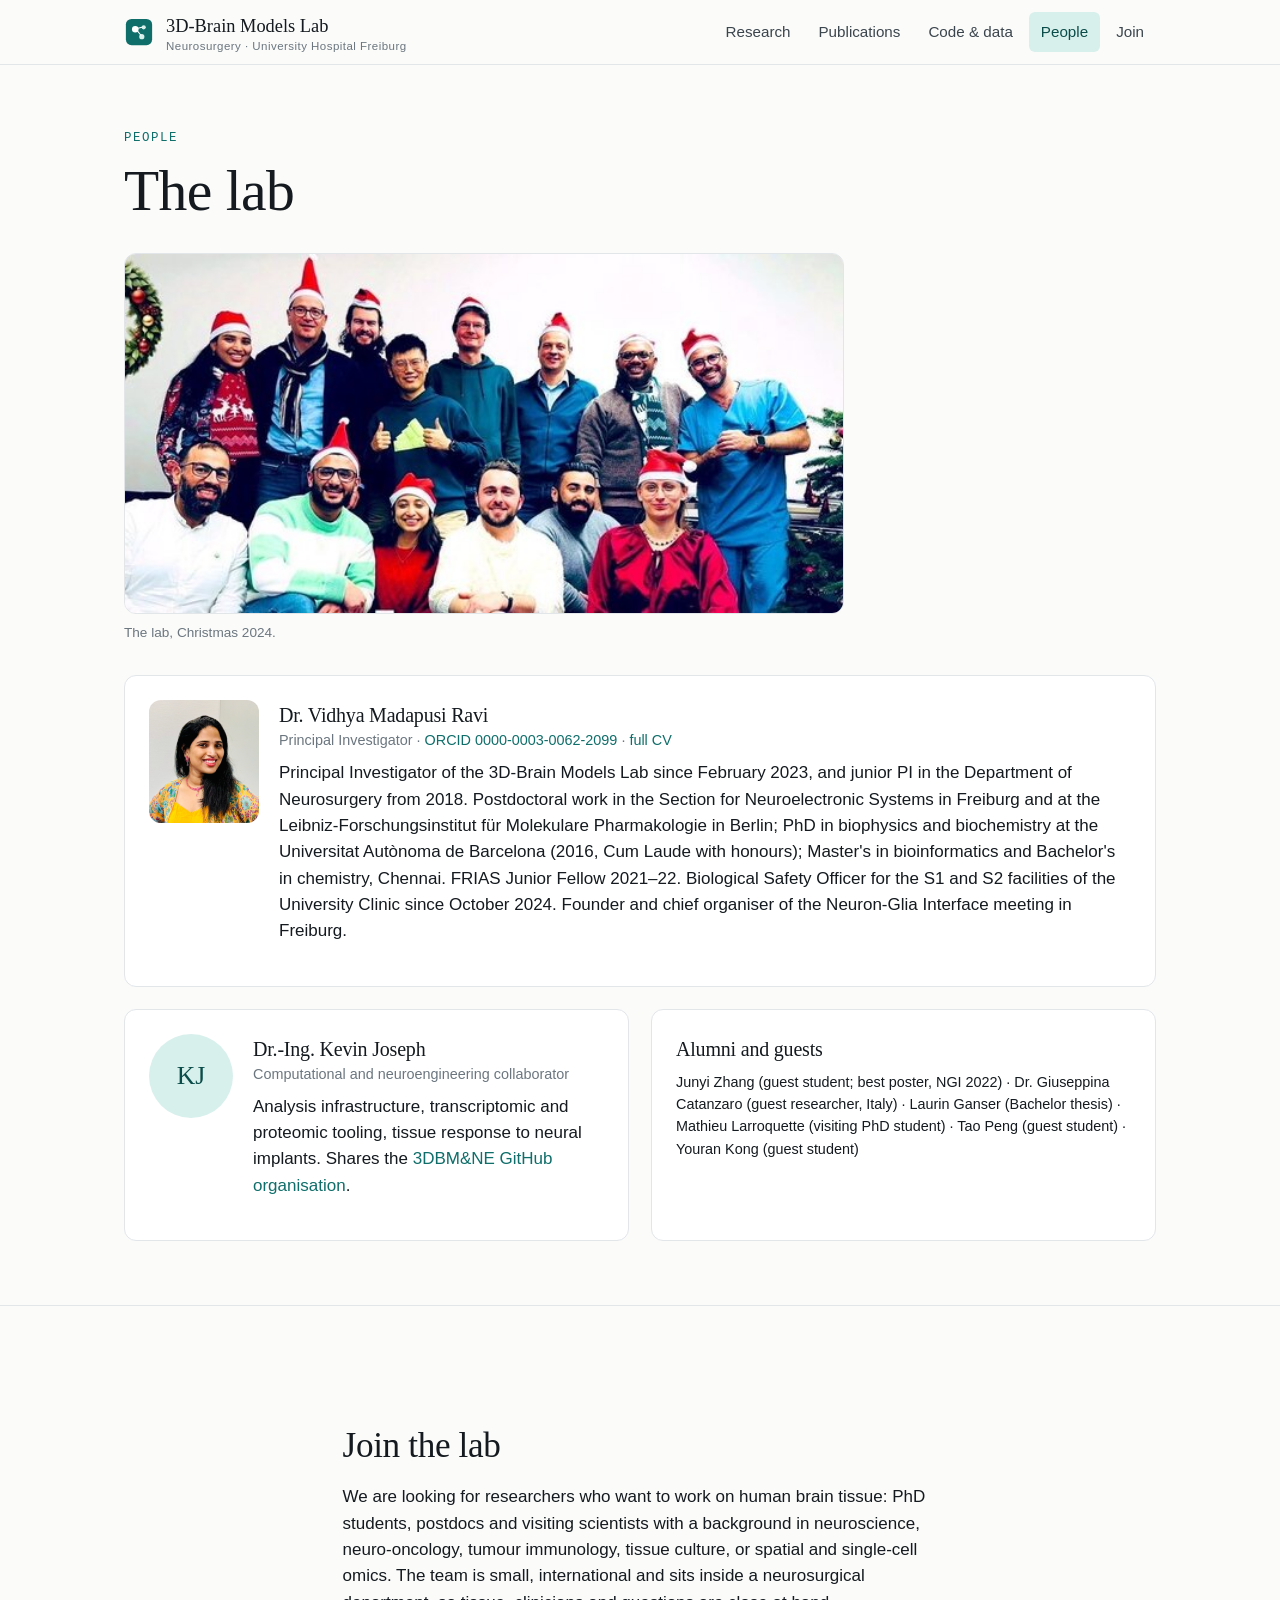
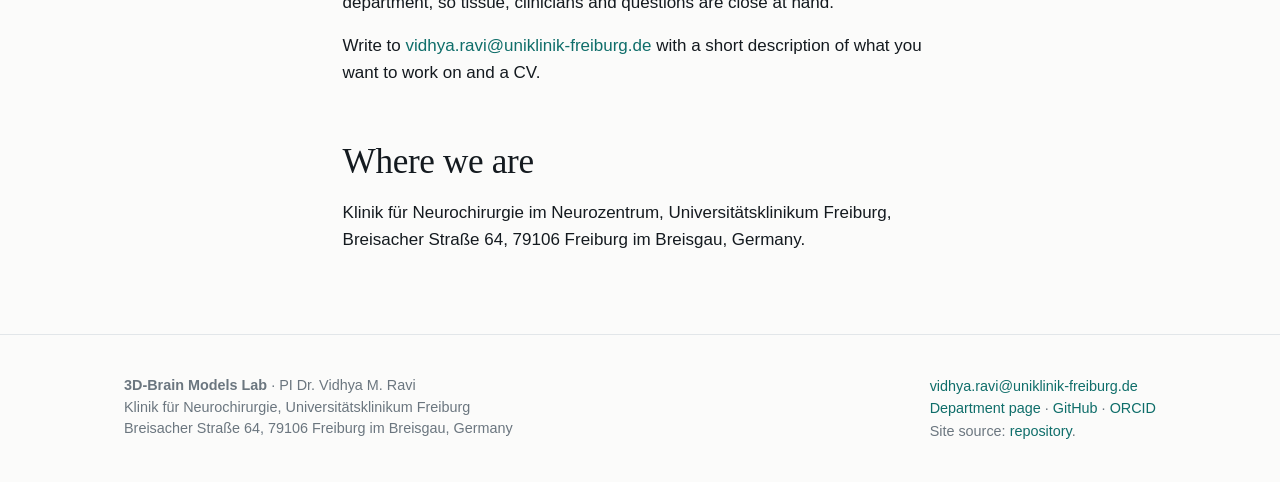
==== people.html @ 2ccc333d "Reframe as 3D-Brain Models Lab (PI V. Ravi): projects, awards, photo, video, CV; Ravi-centred public" ====
<!doctype html><html lang="en"><head><meta charset="utf-8"><meta name="viewport" content="width=device-width,initial-scale=1">
<title>People · 3D-Brain Models Lab</title><meta name="description" content="Dr. Vidhya M. Ravi and the 3D-Brain Models Lab team, University Hospital Freiburg. Open positions.">
<link rel="icon" href="assets/img/favicon.svg"><link rel="stylesheet" href="assets/css/site.css"></head><body>
<header class="site-header"><div class="wrap">
  <a class="brand" href="index.html"><svg viewBox="0 0 64 64" aria-hidden="true"><rect x="4" y="4" width="56" height="56" rx="12" fill="#0f6e6a"/><circle cx="24" cy="26" r="7" fill="#fff"/><circle cx="42" cy="22" r="4.5" fill="#d8f0ec"/><circle cx="38" cy="42" r="5.5" fill="#d8f0ec"/><path d="M29 30l7 9M30 24l8-2" stroke="#fff" stroke-width="2.2" stroke-linecap="round"/></svg><span>3D-Brain Models Lab<span class="sub">Neurosurgery · University Hospital Freiburg</span></span></a>
  <button class="nav-toggle" aria-expanded="false" aria-controls="nav">Menu</button>
  <nav id="nav"><ul>
    <li><a href="research.html">Research</a></li>
    <li><a href="publications.html">Publications</a></li>
    <li><a href="software.html">Code &amp; data</a></li>
    <li><a href="people.html" aria-current="page">People</a></li>
    <li><a href="people.html#join">Join</a></li>
  </ul></nav>
</div></header>
<main>
<section><div class="wrap">
  <div class="eyebrow">People</div>
  <h1>The lab</h1>
  <figure class="photo"><img src="assets/img/group-2024.jpg" alt="The 3D-Brain Models Lab at Christmas 2024" width="600" height="300"><figcaption>The lab, Christmas 2024.</figcaption></figure>
  <div class="card person" style="margin-top:32px">
    <img class="portrait" src="assets/img/vidhya-ravi.png" alt="Dr. Vidhya M. Ravi" width="211" height="236">
    <div><h3>Dr. Vidhya Madapusi Ravi</h3><div class="role">Principal Investigator · <a href="https://orcid.org/0000-0003-0062-2099">ORCID 0000-0003-0062-2099</a> · <a href="https://www.uniklinik-freiburg.de/neurochirurgie/forschung/3d-brain-models-lab/cv-dr-vidhya-ravi.html">full CV</a></div>
      <p>Principal Investigator of the 3D-Brain Models Lab since February 2023, and junior PI in the Department of Neurosurgery from 2018. Postdoctoral work in the Section for Neuroelectronic Systems in Freiburg and at the Leibniz-Forschungsinstitut für Molekulare Pharmakologie in Berlin; PhD in biophysics and biochemistry at the Universitat Autònoma de Barcelona (2016, Cum Laude with honours); Master's in bioinformatics and Bachelor's in chemistry, Chennai. FRIAS Junior Fellow 2021–22. Biological Safety Officer for the S1 and S2 facilities of the University Clinic since October 2024. Founder and chief organiser of the Neuron-Glia Interface meeting in Freiburg.</p></div>
  </div>
  <div class="grid cols-2" style="margin-top:22px">
    <div class="card person"><div class="avatar">KJ</div><div><h3>Dr.-Ing. Kevin Joseph</h3><div class="role">Computational and neuroengineering collaborator</div><p>Analysis infrastructure, transcriptomic and proteomic tooling, tissue response to neural implants. Shares the <a href="https://github.com/3DBMandNE-Lab">3DBM&amp;NE GitHub organisation</a>.</p></div></div>
    <div class="card"><h3>Alumni and guests</h3><p class="small" style="margin:0">Junyi Zhang (guest student; best poster, NGI 2022) · Dr. Giuseppina Catanzaro (guest researcher, Italy) · Laurin Ganser (Bachelor thesis) · Mathieu Larroquette (visiting PhD student) · Tao Peng (guest student) · Youran Kong (guest student)</p></div>
  </div>
</div></section>

<section id="join"><div class="wrap prose">
  <h2>Join the lab</h2>
  <p>We are looking for researchers who want to work on human brain tissue: PhD students, postdocs and visiting scientists with a background in neuroscience, neuro-oncology, tumour immunology, tissue culture, or spatial and single-cell omics. The team is small, international and sits inside a neurosurgical department, so tissue, clinicians and questions are close at hand.</p>
  <p>Write to <a href="mailto:vidhya.ravi@uniklinik-freiburg.de">vidhya.ravi@uniklinik-freiburg.de</a> with a short description of what you want to work on and a CV.</p>
  <h2>Where we are</h2>
  <p>Klinik für Neurochirurgie im Neurozentrum, Universitätsklinikum Freiburg, Breisacher Straße 64, 79106 Freiburg im Breisgau, Germany.</p>
</div></section>
</main>
<footer class="site-footer"><div class="wrap">
  <address><strong>3D-Brain Models Lab</strong> · PI Dr. Vidhya M. Ravi<br>Klinik für Neurochirurgie, Universitätsklinikum Freiburg<br>Breisacher Straße 64, 79106 Freiburg im Breisgau, Germany</address>
  <div><a href="mailto:vidhya.ravi@uniklinik-freiburg.de">vidhya.ravi@uniklinik-freiburg.de</a><br><a href="https://www.uniklinik-freiburg.de/neurochirurgie/forschung/3d-brain-models-lab.html">Department page</a> · <a href="https://github.com/3DBMandNE-Lab">GitHub</a> · <a href="https://orcid.org/0000-0003-0062-2099">ORCID</a><br><span class="small">Site source: <a href="https://github.com/3DBMandNE-Lab/3DBMandNE-Lab.github.io">repository</a>.</span></div>
</div></footer>
<script src="assets/js/site.js"></script>
</body></html>
---- assets/css/site.css ----
:root{
  --ink:#141a1f; --ink-2:#3b454d; --ink-3:#6b767f; --line:#e2e6e9; --bg:#fbfbfa; --panel:#f2f4f3;
  --accent:#0f6e6a; --accent-2:#d8f0ec; --accent-ink:#0a4c49;
  --serif:"Iowan Old Style","Palatino Linotype",Palatino,"Book Antiqua",Georgia,serif;
  --sans:-apple-system,BlinkMacSystemFont,"Segoe UI",Inter,Roboto,Helvetica,Arial,sans-serif;
  --mono:ui-monospace,SFMono-Regular,Menlo,Consolas,monospace;
  --max:1080px;
}
*{box-sizing:border-box}
html{scroll-behavior:smooth}
body{margin:0;font-family:var(--sans);color:var(--ink);background:var(--bg);line-height:1.55;font-size:17px;-webkit-font-smoothing:antialiased}
a{color:var(--accent);text-decoration:none}
a:hover{text-decoration:underline}
h1,h2,h3{font-family:var(--serif);font-weight:500;line-height:1.15;margin:0 0 .5em;letter-spacing:-.01em}
h1{font-size:clamp(2.2rem,5vw,3.6rem)}
h2{font-size:clamp(1.6rem,3vw,2.2rem)}
h3{font-size:1.25rem}
p{margin:0 0 1em}
.wrap{max-width:var(--max);margin:0 auto;padding:0 24px}
.eyebrow{font-family:var(--mono);font-size:.78rem;letter-spacing:.12em;text-transform:uppercase;color:var(--accent);margin-bottom:.8em}
.muted{color:var(--ink-3)}
.small{font-size:.9rem}

/* header */
.site-header{border-bottom:1px solid var(--line);background:var(--bg);position:sticky;top:0;z-index:10}
.site-header .wrap{display:flex;align-items:center;justify-content:space-between;height:64px;gap:24px}
.brand{display:flex;align-items:center;gap:12px;color:var(--ink);font-family:var(--serif);font-size:1.15rem}
.brand:hover{text-decoration:none}
.brand svg{height:30px;width:auto}
.brand .sub{display:block;font-family:var(--sans);font-size:.72rem;color:var(--ink-3);letter-spacing:.04em;line-height:1}
nav ul{list-style:none;margin:0;padding:0;display:flex;gap:4px}
nav a{display:block;padding:8px 12px;border-radius:6px;color:var(--ink-2);font-size:.95rem}
nav a:hover{background:var(--panel);text-decoration:none;color:var(--ink)}
nav a[aria-current=page]{color:var(--accent-ink);background:var(--accent-2)}
.nav-toggle{display:none;background:none;border:1px solid var(--line);border-radius:6px;padding:6px 10px;font:inherit;color:var(--ink)}
@media (max-width:760px){
  .nav-toggle{display:block}
  nav{display:none;position:absolute;left:0;right:0;top:64px;background:var(--bg);border-bottom:1px solid var(--line)}
  nav.open{display:block}
  nav ul{flex-direction:column;padding:8px 16px 16px}
}

/* hero */
.hero{padding:88px 0 64px;border-bottom:1px solid var(--line);background:
  radial-gradient(1100px 420px at 85% -10%,var(--accent-2) 0,transparent 60%),var(--bg)}
.hero h1{max-width:18ch}
.hero .lede{font-size:1.25rem;color:var(--ink-2);max-width:58ch;margin-top:1.2em}
.hero .cta{margin-top:2em;display:flex;gap:12px;flex-wrap:wrap}
.btn{display:inline-block;padding:11px 18px;border-radius:8px;border:1px solid var(--accent);color:var(--accent-ink);font-weight:500}
.btn.primary{background:var(--accent);color:#fff}
.btn:hover{text-decoration:none;filter:brightness(1.06)}

/* sections */
section{padding:64px 0}
section+section{border-top:1px solid var(--line)}
.section-head{display:flex;align-items:baseline;justify-content:space-between;gap:16px;flex-wrap:wrap;margin-bottom:28px}
.section-head h2{margin:0}
.grid{display:grid;gap:22px}
.grid.cols-2{grid-template-columns:repeat(auto-fit,minmax(300px,1fr))}
.grid.cols-3{grid-template-columns:repeat(auto-fit,minmax(260px,1fr))}
.card{background:#fff;border:1px solid var(--line);border-radius:12px;padding:24px}
.card h3{margin-top:.2em}
.card .num{font-family:var(--mono);color:var(--accent);font-size:.8rem;letter-spacing:.1em}
.prose{max-width:68ch}
.prose h2{margin-top:1.6em}
.prose ul{padding-left:1.2em}

/* publications */
.pub-tools{display:flex;gap:12px;flex-wrap:wrap;align-items:center;margin-bottom:28px}
.pub-tools input{flex:1 1 260px;padding:10px 14px;border:1px solid var(--line);border-radius:8px;font:inherit;background:#fff}
.pub-tools select{padding:10px 12px;border:1px solid var(--line);border-radius:8px;font:inherit;background:#fff}
.year-h{font-family:var(--mono);color:var(--ink-3);font-size:.85rem;letter-spacing:.1em;margin:40px 0 12px;padding-bottom:6px;border-bottom:1px solid var(--line)}
.year-h:first-child{margin-top:0}
.pub{padding:16px 0;border-bottom:1px dashed var(--line)}
.pub .t{font-family:var(--serif);font-size:1.12rem;color:var(--ink);display:block}
.pub .t:hover{color:var(--accent)}
.pub .a{color:var(--ink-2);font-size:.93rem;margin-top:4px}
.pub .a .lab{font-weight:600;color:var(--ink)}
.pub .j{color:var(--ink-3);font-size:.88rem;margin-top:4px}
.pub .j em{font-style:italic;color:var(--ink-2)}
.pub .links{margin-top:6px;font-size:.82rem;font-family:var(--mono)}
.pub .links a+a{margin-left:12px}
.count{color:var(--ink-3);font-size:.9rem}

/* repos */
.repo{display:flex;flex-direction:column;gap:8px}
.repo .name{font-family:var(--mono);font-size:1rem}
.repo .meta{display:flex;gap:14px;font-size:.8rem;color:var(--ink-3);font-family:var(--mono);margin-top:auto;padding-top:8px}
.lang::before{content:"";display:inline-block;width:9px;height:9px;border-radius:50%;background:var(--accent);margin-right:6px;vertical-align:-1px}
.lang[data-l="R"]::before{background:#276dc3}.lang[data-l="Rust"]::before{background:#dea584}.lang[data-l="Python"]::before{background:#3572a5}.lang[data-l="HTML"]::before{background:#e34c26}.lang[data-l="JavaScript"]::before{background:#f1e05a}

/* people */
.person{display:flex;gap:20px;align-items:flex-start}
.avatar{flex:0 0 84px;width:84px;height:84px;border-radius:50%;background:var(--accent-2);color:var(--accent-ink);display:grid;place-items:center;font-family:var(--serif);font-size:1.6rem}
.person h3{margin-bottom:.1em}
.person .role{color:var(--ink-3);font-size:.9rem;margin-bottom:.6em}

/* footer */
.site-footer{border-top:1px solid var(--line);padding:40px 0;color:var(--ink-3);font-size:.9rem}
.site-footer .wrap{display:flex;justify-content:space-between;gap:24px;flex-wrap:wrap}
.site-footer address{font-style:normal;line-height:1.5}

/* media */
.hero-grid{display:grid;grid-template-columns:1.2fr .8fr;gap:48px;align-items:center}
@media (max-width:860px){.hero-grid{grid-template-columns:1fr}}
.hero-media{margin:0}
.hero-media video{width:100%;border-radius:12px;border:1px solid var(--line);background:#000;display:block}
figcaption{font-size:.85rem;color:var(--ink-3);margin-top:8px}
.photo{margin:24px 0 0}
.photo img{width:100%;max-width:720px;height:auto;border-radius:12px;border:1px solid var(--line);display:block}
.portrait{flex:0 0 110px;width:110px;height:auto;border-radius:12px;object-fit:cover}
.timeline{list-style:none;padding:0;margin:0;max-width:72ch}
.timeline li{display:flex;gap:18px;padding:12px 0;border-bottom:1px dashed var(--line)}
.timeline .when{flex:0 0 68px;font-family:var(--mono);font-size:.85rem;color:var(--accent);padding-top:3px}
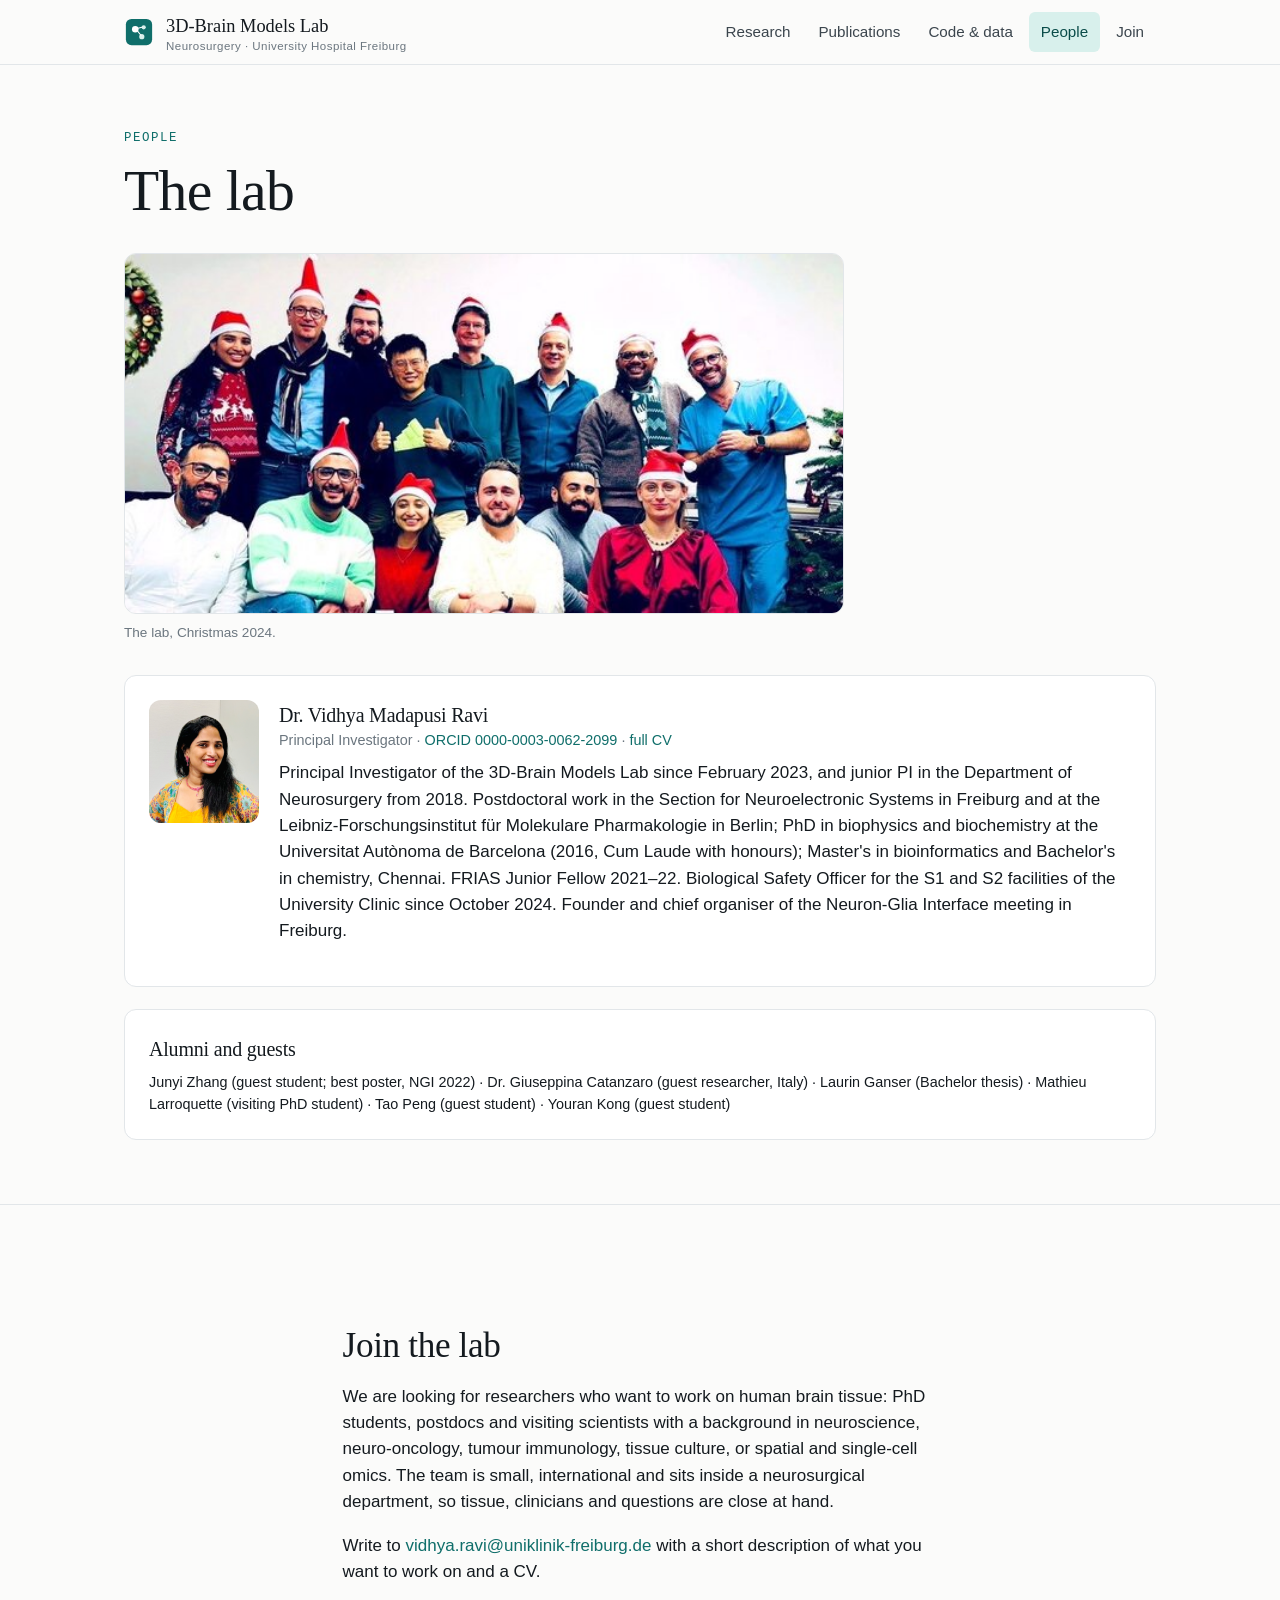
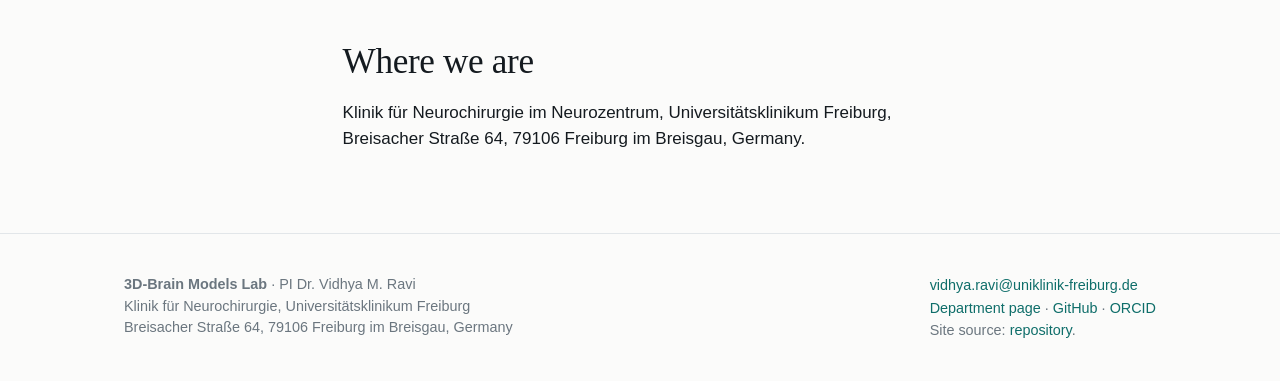
==== commit dab49c75: "Focus the site on Vidhya Ravi's lab: remove collaborator card and unrelated repositories" ====
--- a/people.html
+++ b/people.html
@@ -23,7 +23,6 @@
       <p>Principal Investigator of the 3D-Brain Models Lab since February 2023, and junior PI in the Department of Neurosurgery from 2018. Postdoctoral work in the Section for Neuroelectronic Systems in Freiburg and at the Leibniz-Forschungsinstitut für Molekulare Pharmakologie in Berlin; PhD in biophysics and biochemistry at the Universitat Autònoma de Barcelona (2016, Cum Laude with honours); Master's in bioinformatics and Bachelor's in chemistry, Chennai. FRIAS Junior Fellow 2021–22. Biological Safety Officer for the S1 and S2 facilities of the University Clinic since October 2024. Founder and chief organiser of the Neuron-Glia Interface meeting in Freiburg.</p></div>
   </div>
   <div class="grid cols-2" style="margin-top:22px">
-    <div class="card person"><div class="avatar">KJ</div><div><h3>Dr.-Ing. Kevin Joseph</h3><div class="role">Computational and neuroengineering collaborator</div><p>Analysis infrastructure, transcriptomic and proteomic tooling, tissue response to neural implants. Shares the <a href="https://github.com/3DBMandNE-Lab">3DBM&amp;NE GitHub organisation</a>.</p></div></div>
     <div class="card"><h3>Alumni and guests</h3><p class="small" style="margin:0">Junyi Zhang (guest student; best poster, NGI 2022) · Dr. Giuseppina Catanzaro (guest researcher, Italy) · Laurin Ganser (Bachelor thesis) · Mathieu Larroquette (visiting PhD student) · Tao Peng (guest student) · Youran Kong (guest student)</p></div>
   </div>
 </div></section>
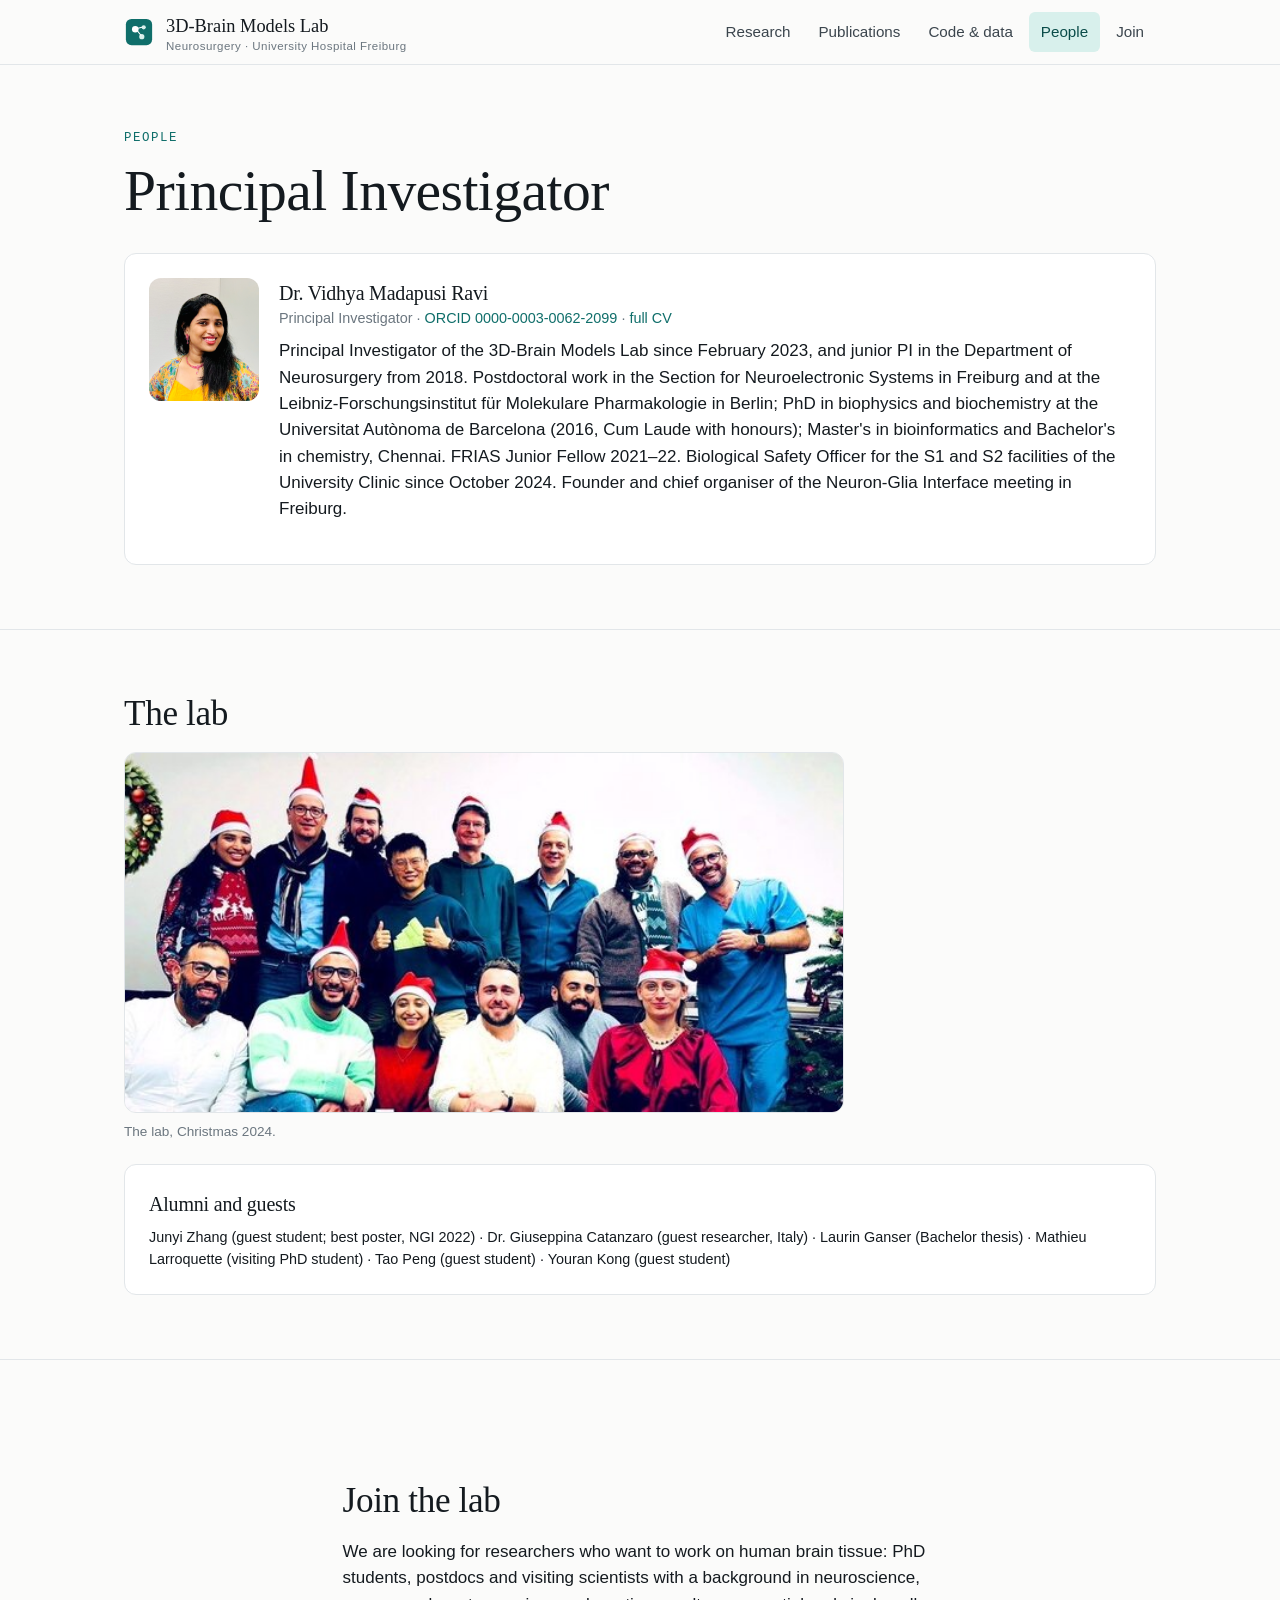
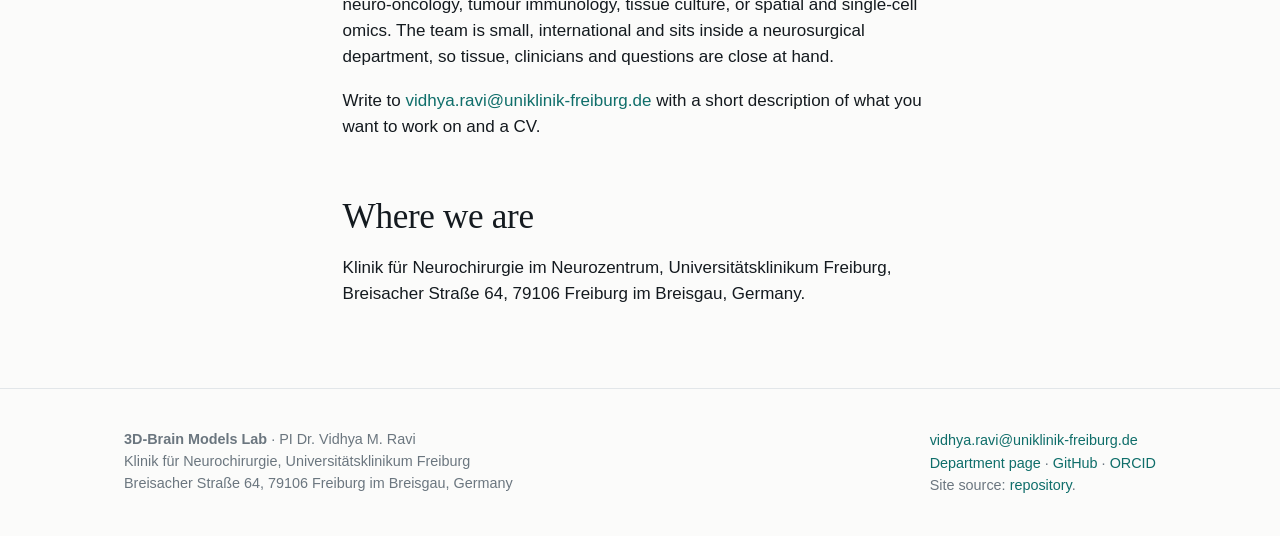
==== commit 87a80a57: "People page: PI portrait and bio first, lab photo and alumni below" ====
--- a/people.html
+++ b/people.html
@@ -15,15 +15,20 @@
 <main>
 <section><div class="wrap">
   <div class="eyebrow">People</div>
-  <h1>The lab</h1>
-  <figure class="photo"><img src="assets/img/group-2024.jpg" alt="The 3D-Brain Models Lab at Christmas 2024" width="600" height="300"><figcaption>The lab, Christmas 2024.</figcaption></figure>
-  <div class="card person" style="margin-top:32px">
+  <h1>Principal Investigator</h1>
+  <div class="card person" style="margin-top:24px">
     <img class="portrait" src="assets/img/vidhya-ravi.png" alt="Dr. Vidhya M. Ravi" width="211" height="236">
     <div><h3>Dr. Vidhya Madapusi Ravi</h3><div class="role">Principal Investigator · <a href="https://orcid.org/0000-0003-0062-2099">ORCID 0000-0003-0062-2099</a> · <a href="https://www.uniklinik-freiburg.de/neurochirurgie/forschung/3d-brain-models-lab/cv-dr-vidhya-ravi.html">full CV</a></div>
       <p>Principal Investigator of the 3D-Brain Models Lab since February 2023, and junior PI in the Department of Neurosurgery from 2018. Postdoctoral work in the Section for Neuroelectronic Systems in Freiburg and at the Leibniz-Forschungsinstitut für Molekulare Pharmakologie in Berlin; PhD in biophysics and biochemistry at the Universitat Autònoma de Barcelona (2016, Cum Laude with honours); Master's in bioinformatics and Bachelor's in chemistry, Chennai. FRIAS Junior Fellow 2021–22. Biological Safety Officer for the S1 and S2 facilities of the University Clinic since October 2024. Founder and chief organiser of the Neuron-Glia Interface meeting in Freiburg.</p></div>
   </div>
+  </div>
+</div></section>
+
+<section><div class="wrap">
+  <h2>The lab</h2>
+  <figure class="photo" style="margin-top:8px"><img src="assets/img/group-2024.jpg" alt="The 3D-Brain Models Lab at Christmas 2024" width="600" height="300"><figcaption>The lab, Christmas 2024.</figcaption></figure>
   <div class="grid cols-2" style="margin-top:22px">
-    <div class="card"><h3>Alumni and guests</h3><p class="small" style="margin:0">Junyi Zhang (guest student; best poster, NGI 2022) · Dr. Giuseppina Catanzaro (guest researcher, Italy) · Laurin Ganser (Bachelor thesis) · Mathieu Larroquette (visiting PhD student) · Tao Peng (guest student) · Youran Kong (guest student)</p></div>
+    <div class="card"><h3>Alumni and guests</h3><p class="small" style="margin:0">Junyi Zhang (guest student; best poster, NGI 2022) · Dr. Giuseppina Catanzaro (guest researcher, Italy) · Laurin Ganser (Bachelor thesis) · Mathieu Larroquette (visiting PhD student) · Tao Peng (guest student) · Youran Kong (guest student)</p>
   </div>
 </div></section>
 
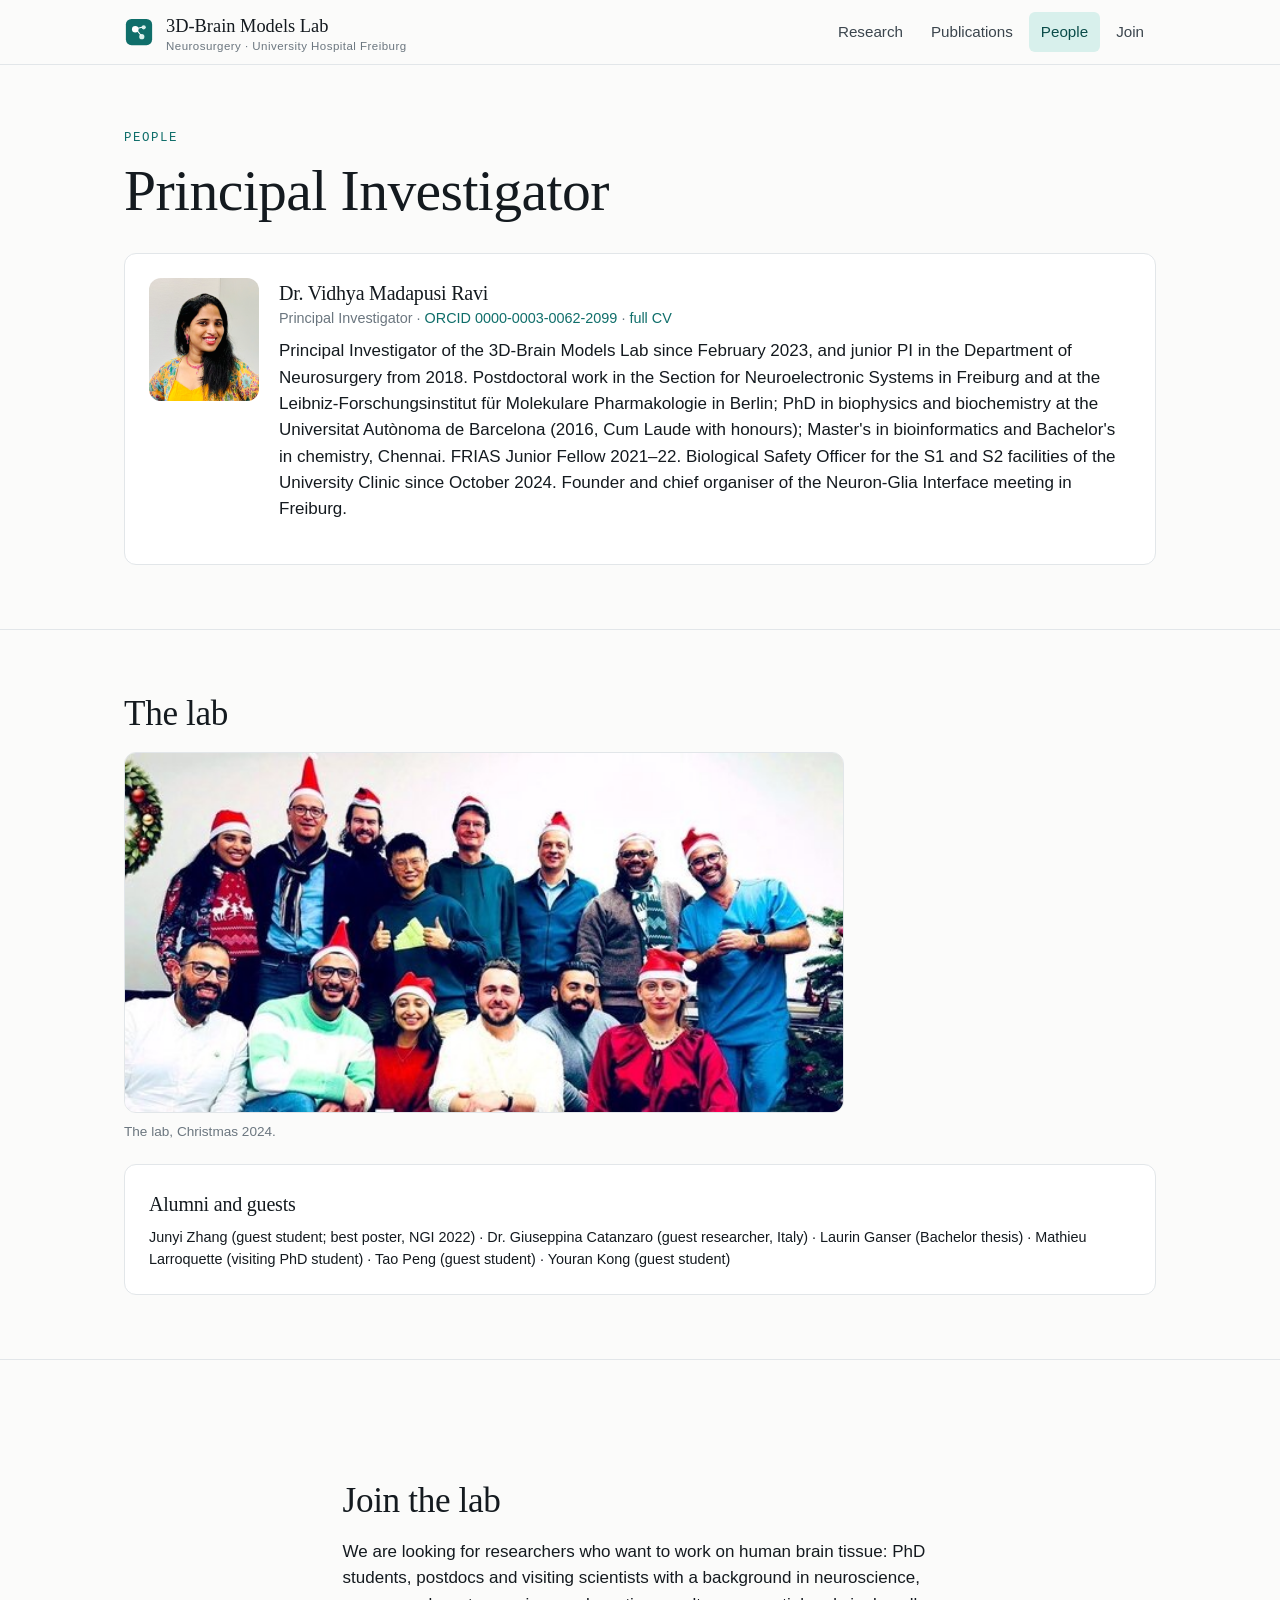
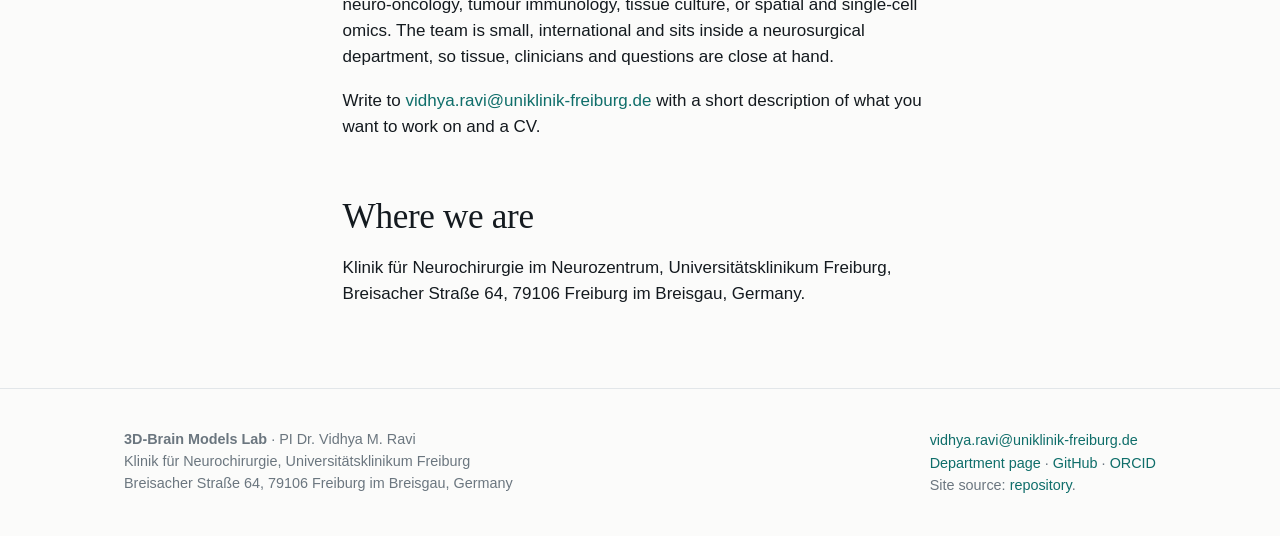
==== commit 9d70626a: "Drop code page; link repositories from their publications" ====
--- a/people.html
+++ b/people.html
@@ -7,7 +7,6 @@
   <nav id="nav"><ul>
     <li><a href="research.html">Research</a></li>
     <li><a href="publications.html">Publications</a></li>
-    <li><a href="software.html">Code &amp; data</a></li>
     <li><a href="people.html" aria-current="page">People</a></li>
     <li><a href="people.html#join">Join</a></li>
   </ul></nav>
@@ -21,14 +20,13 @@
     <div><h3>Dr. Vidhya Madapusi Ravi</h3><div class="role">Principal Investigator · <a href="https://orcid.org/0000-0003-0062-2099">ORCID 0000-0003-0062-2099</a> · <a href="https://www.uniklinik-freiburg.de/neurochirurgie/forschung/3d-brain-models-lab/cv-dr-vidhya-ravi.html">full CV</a></div>
       <p>Principal Investigator of the 3D-Brain Models Lab since February 2023, and junior PI in the Department of Neurosurgery from 2018. Postdoctoral work in the Section for Neuroelectronic Systems in Freiburg and at the Leibniz-Forschungsinstitut für Molekulare Pharmakologie in Berlin; PhD in biophysics and biochemistry at the Universitat Autònoma de Barcelona (2016, Cum Laude with honours); Master's in bioinformatics and Bachelor's in chemistry, Chennai. FRIAS Junior Fellow 2021–22. Biological Safety Officer for the S1 and S2 facilities of the University Clinic since October 2024. Founder and chief organiser of the Neuron-Glia Interface meeting in Freiburg.</p></div>
   </div>
-  </div>
 </div></section>
 
 <section><div class="wrap">
   <h2>The lab</h2>
   <figure class="photo" style="margin-top:8px"><img src="assets/img/group-2024.jpg" alt="The 3D-Brain Models Lab at Christmas 2024" width="600" height="300"><figcaption>The lab, Christmas 2024.</figcaption></figure>
   <div class="grid cols-2" style="margin-top:22px">
-    <div class="card"><h3>Alumni and guests</h3><p class="small" style="margin:0">Junyi Zhang (guest student; best poster, NGI 2022) · Dr. Giuseppina Catanzaro (guest researcher, Italy) · Laurin Ganser (Bachelor thesis) · Mathieu Larroquette (visiting PhD student) · Tao Peng (guest student) · Youran Kong (guest student)</p>
+    <div class="card"><h3>Alumni and guests</h3><p class="small" style="margin:0">Junyi Zhang (guest student; best poster, NGI 2022) · Dr. Giuseppina Catanzaro (guest researcher, Italy) · Laurin Ganser (Bachelor thesis) · Mathieu Larroquette (visiting PhD student) · Tao Peng (guest student) · Youran Kong (guest student)</p></div>
   </div>
 </div></section>
 
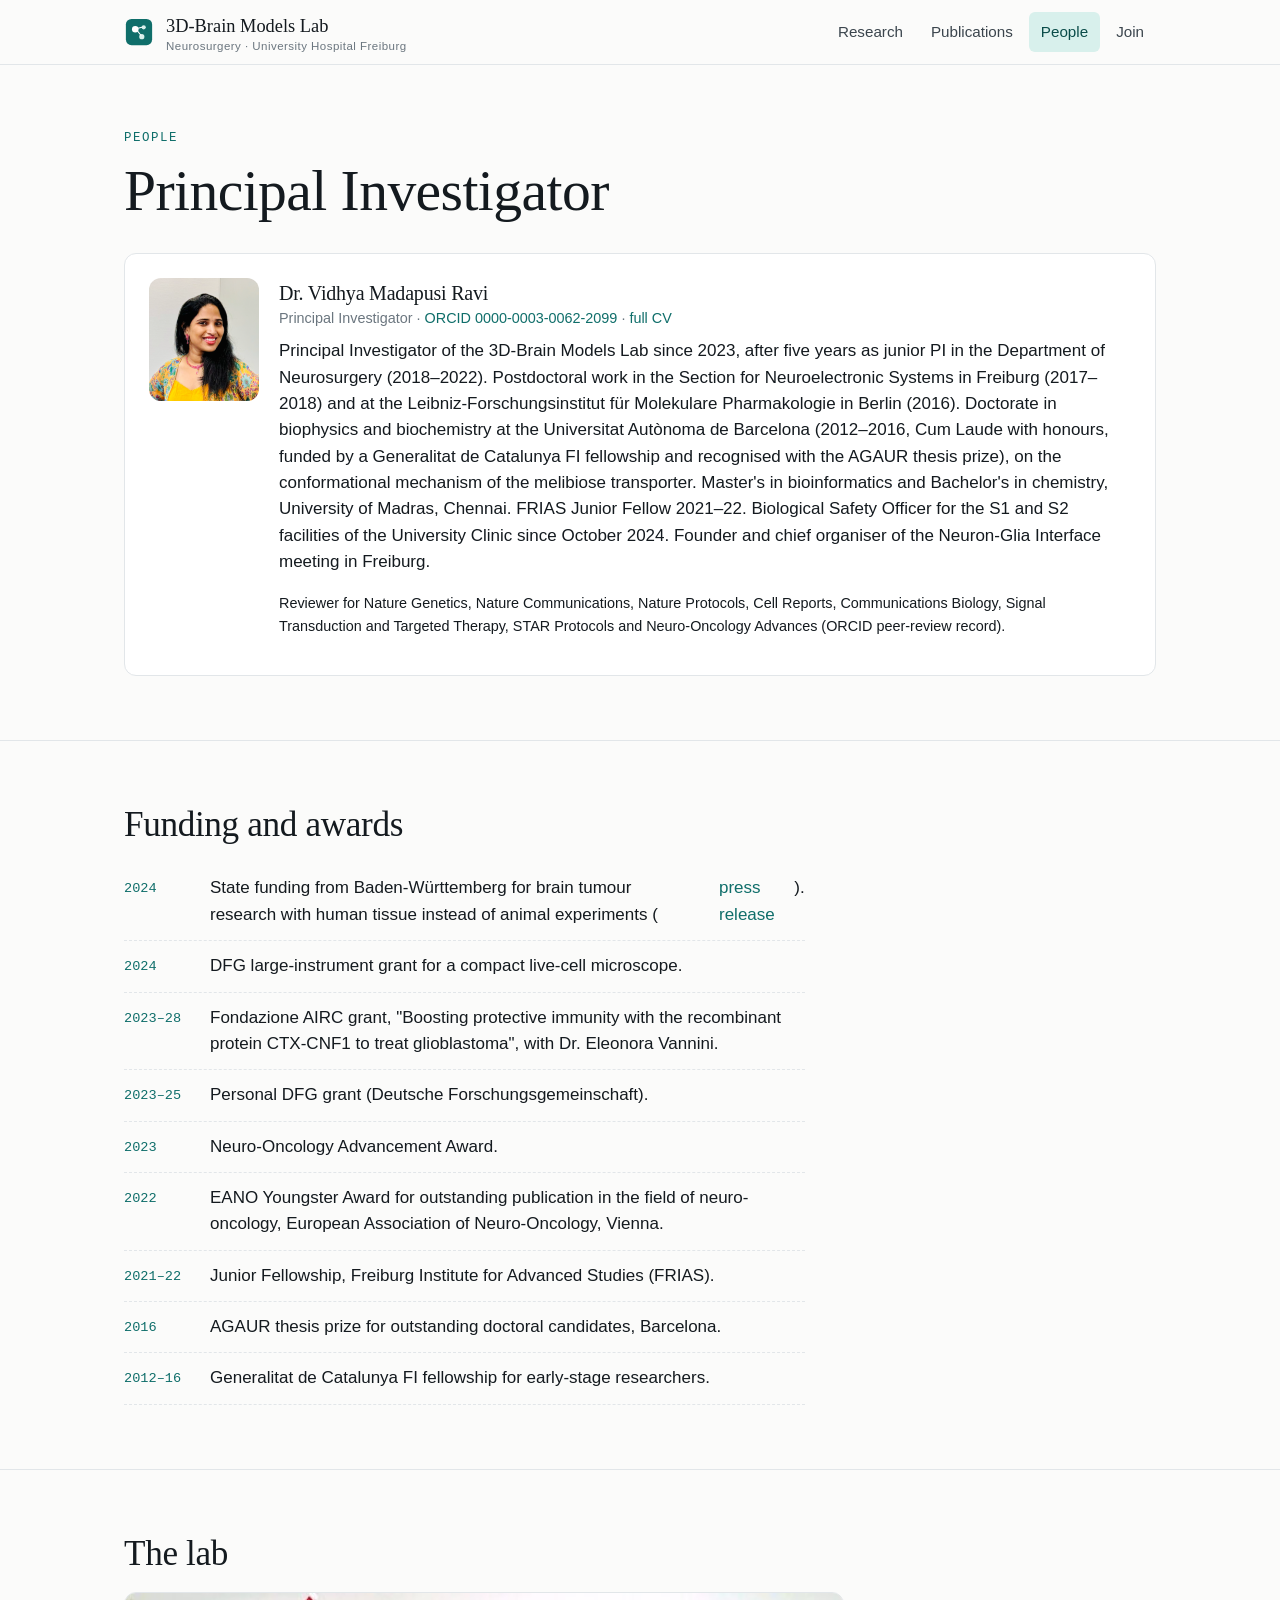
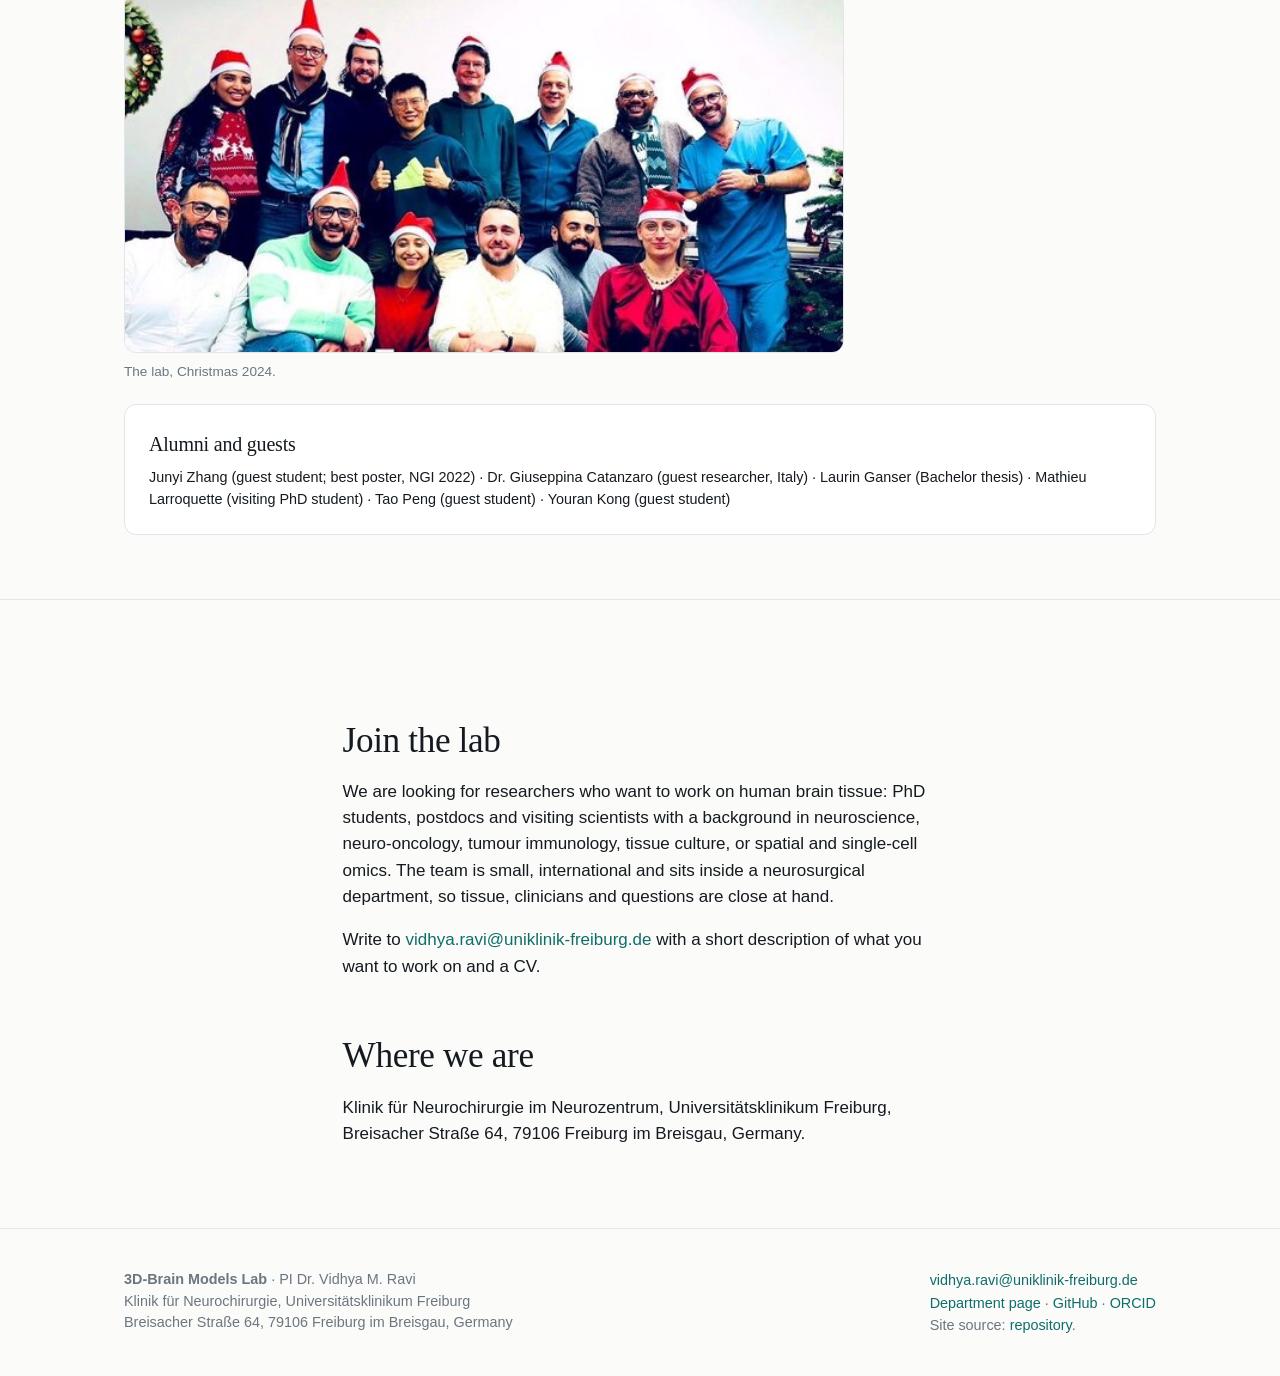
==== commit 2c78658f: "Fill from ORCID: funding, education, reviewing, PhD paper, IDH astrocyte preprint" ====
--- a/people.html
+++ b/people.html
@@ -18,8 +18,24 @@
   <div class="card person" style="margin-top:24px">
     <img class="portrait" src="assets/img/vidhya-ravi.png" alt="Dr. Vidhya M. Ravi" width="211" height="236">
     <div><h3>Dr. Vidhya Madapusi Ravi</h3><div class="role">Principal Investigator · <a href="https://orcid.org/0000-0003-0062-2099">ORCID 0000-0003-0062-2099</a> · <a href="https://www.uniklinik-freiburg.de/neurochirurgie/forschung/3d-brain-models-lab/cv-dr-vidhya-ravi.html">full CV</a></div>
-      <p>Principal Investigator of the 3D-Brain Models Lab since February 2023, and junior PI in the Department of Neurosurgery from 2018. Postdoctoral work in the Section for Neuroelectronic Systems in Freiburg and at the Leibniz-Forschungsinstitut für Molekulare Pharmakologie in Berlin; PhD in biophysics and biochemistry at the Universitat Autònoma de Barcelona (2016, Cum Laude with honours); Master's in bioinformatics and Bachelor's in chemistry, Chennai. FRIAS Junior Fellow 2021–22. Biological Safety Officer for the S1 and S2 facilities of the University Clinic since October 2024. Founder and chief organiser of the Neuron-Glia Interface meeting in Freiburg.</p></div>
+      <p>Principal Investigator of the 3D-Brain Models Lab since 2023, after five years as junior PI in the Department of Neurosurgery (2018–2022). Postdoctoral work in the Section for Neuroelectronic Systems in Freiburg (2017–2018) and at the Leibniz-Forschungsinstitut für Molekulare Pharmakologie in Berlin (2016). Doctorate in biophysics and biochemistry at the Universitat Autònoma de Barcelona (2012–2016, Cum Laude with honours, funded by a Generalitat de Catalunya FI fellowship and recognised with the AGAUR thesis prize), on the conformational mechanism of the melibiose transporter. Master's in bioinformatics and Bachelor's in chemistry, University of Madras, Chennai. FRIAS Junior Fellow 2021–22. Biological Safety Officer for the S1 and S2 facilities of the University Clinic since October 2024. Founder and chief organiser of the Neuron-Glia Interface meeting in Freiburg.</p>
+      <p class="small">Reviewer for Nature Genetics, Nature Communications, Nature Protocols, Cell Reports, Communications Biology, Signal Transduction and Targeted Therapy, STAR Protocols and Neuro-Oncology Advances (ORCID peer-review record).</p></div>
   </div>
+</div></section>
+
+<section><div class="wrap">
+  <h2>Funding and awards</h2>
+  <ul class="timeline">
+    <li><span class="when">2024</span>State funding from Baden-Württemberg for brain tumour research with human tissue instead of animal experiments (<a href="https://www.uniklinik-freiburg.de/presse/pressemitteilungen/detailansicht/4341-hirntumorforschung-mit-humangewebe-statt-tierversuchen.html">press release</a>).</li>
+    <li><span class="when">2024</span>DFG large-instrument grant for a compact live-cell microscope.</li>
+    <li><span class="when">2023–28</span>Fondazione AIRC grant, "Boosting protective immunity with the recombinant protein CTX-CNF1 to treat glioblastoma", with Dr. Eleonora Vannini.</li>
+    <li><span class="when">2023–25</span>Personal DFG grant (Deutsche Forschungsgemeinschaft).</li>
+    <li><span class="when">2023</span>Neuro-Oncology Advancement Award.</li>
+    <li><span class="when">2022</span>EANO Youngster Award for outstanding publication in the field of neuro-oncology, European Association of Neuro-Oncology, Vienna.</li>
+    <li><span class="when">2021–22</span>Junior Fellowship, Freiburg Institute for Advanced Studies (FRIAS).</li>
+    <li><span class="when">2016</span>AGAUR thesis prize for outstanding doctoral candidates, Barcelona.</li>
+    <li><span class="when">2012–16</span>Generalitat de Catalunya FI fellowship for early-stage researchers.</li>
+  </ul>
 </div></section>
 
 <section><div class="wrap">
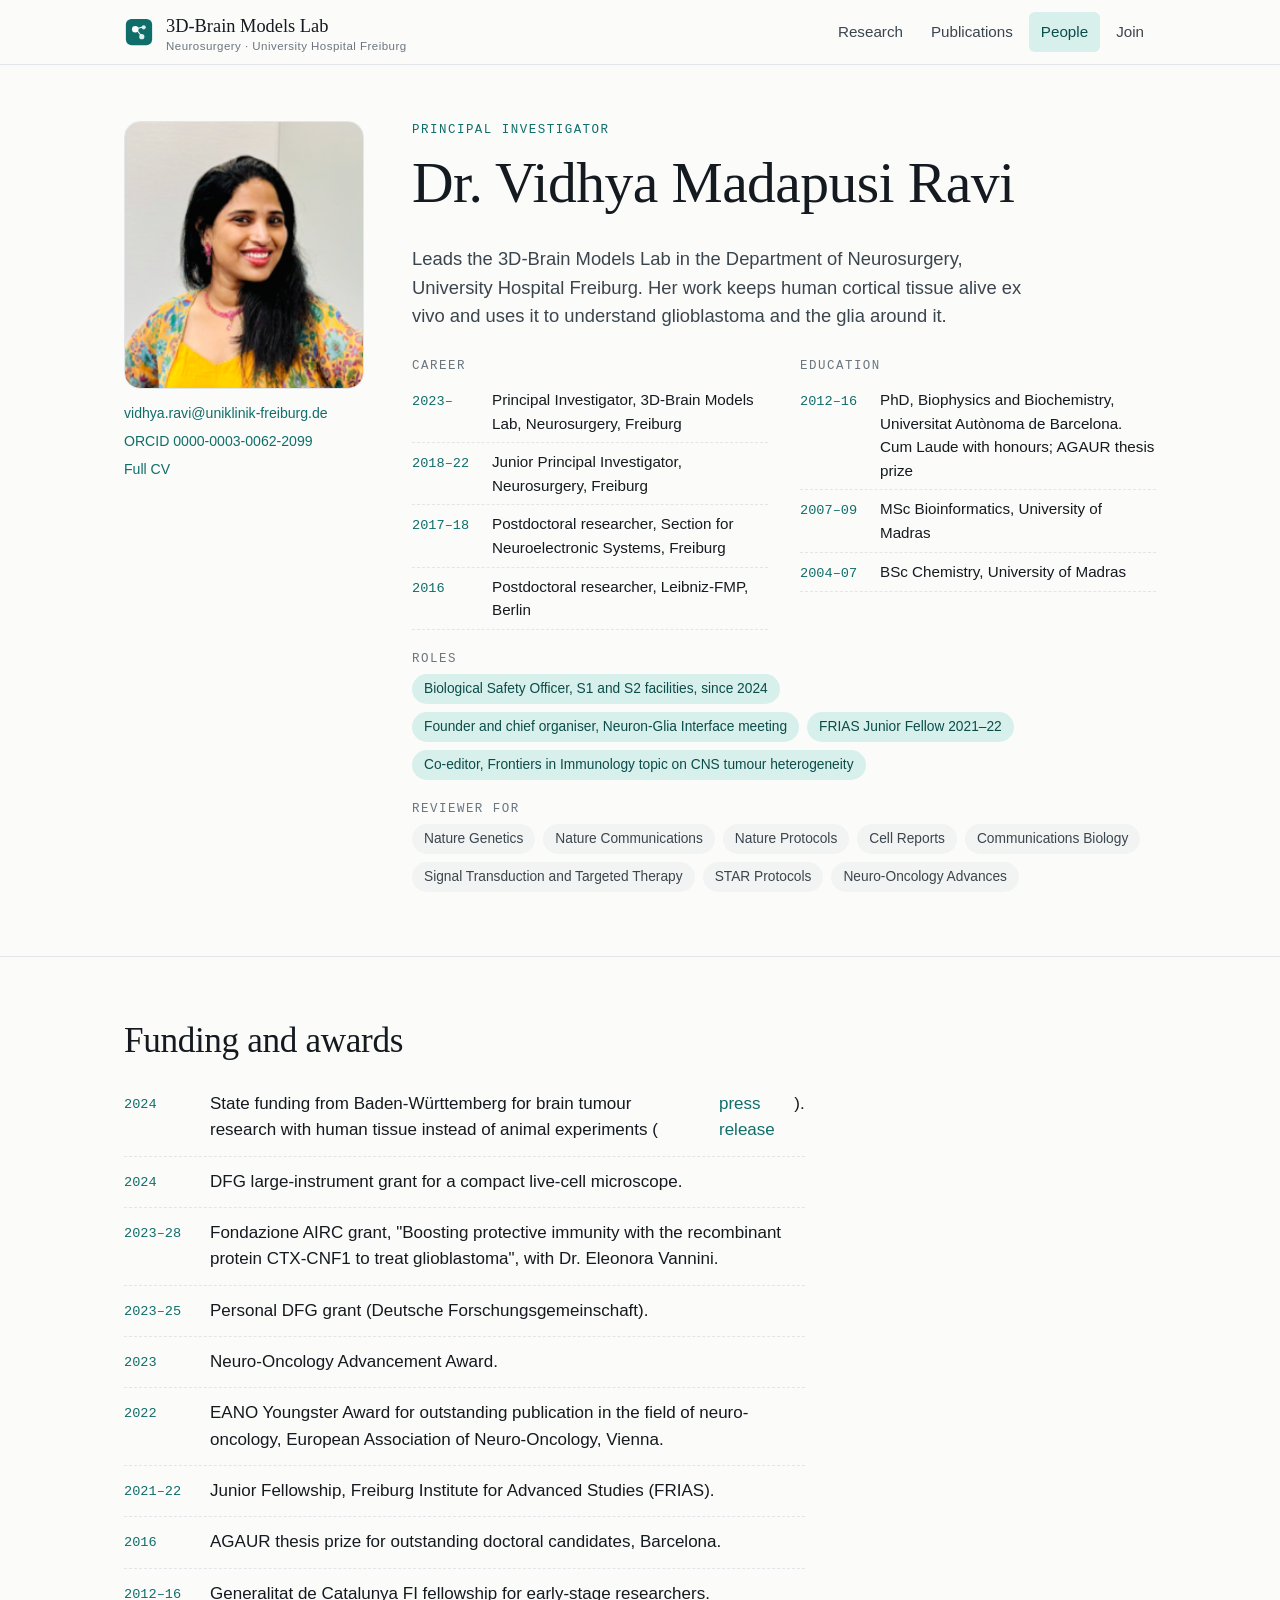
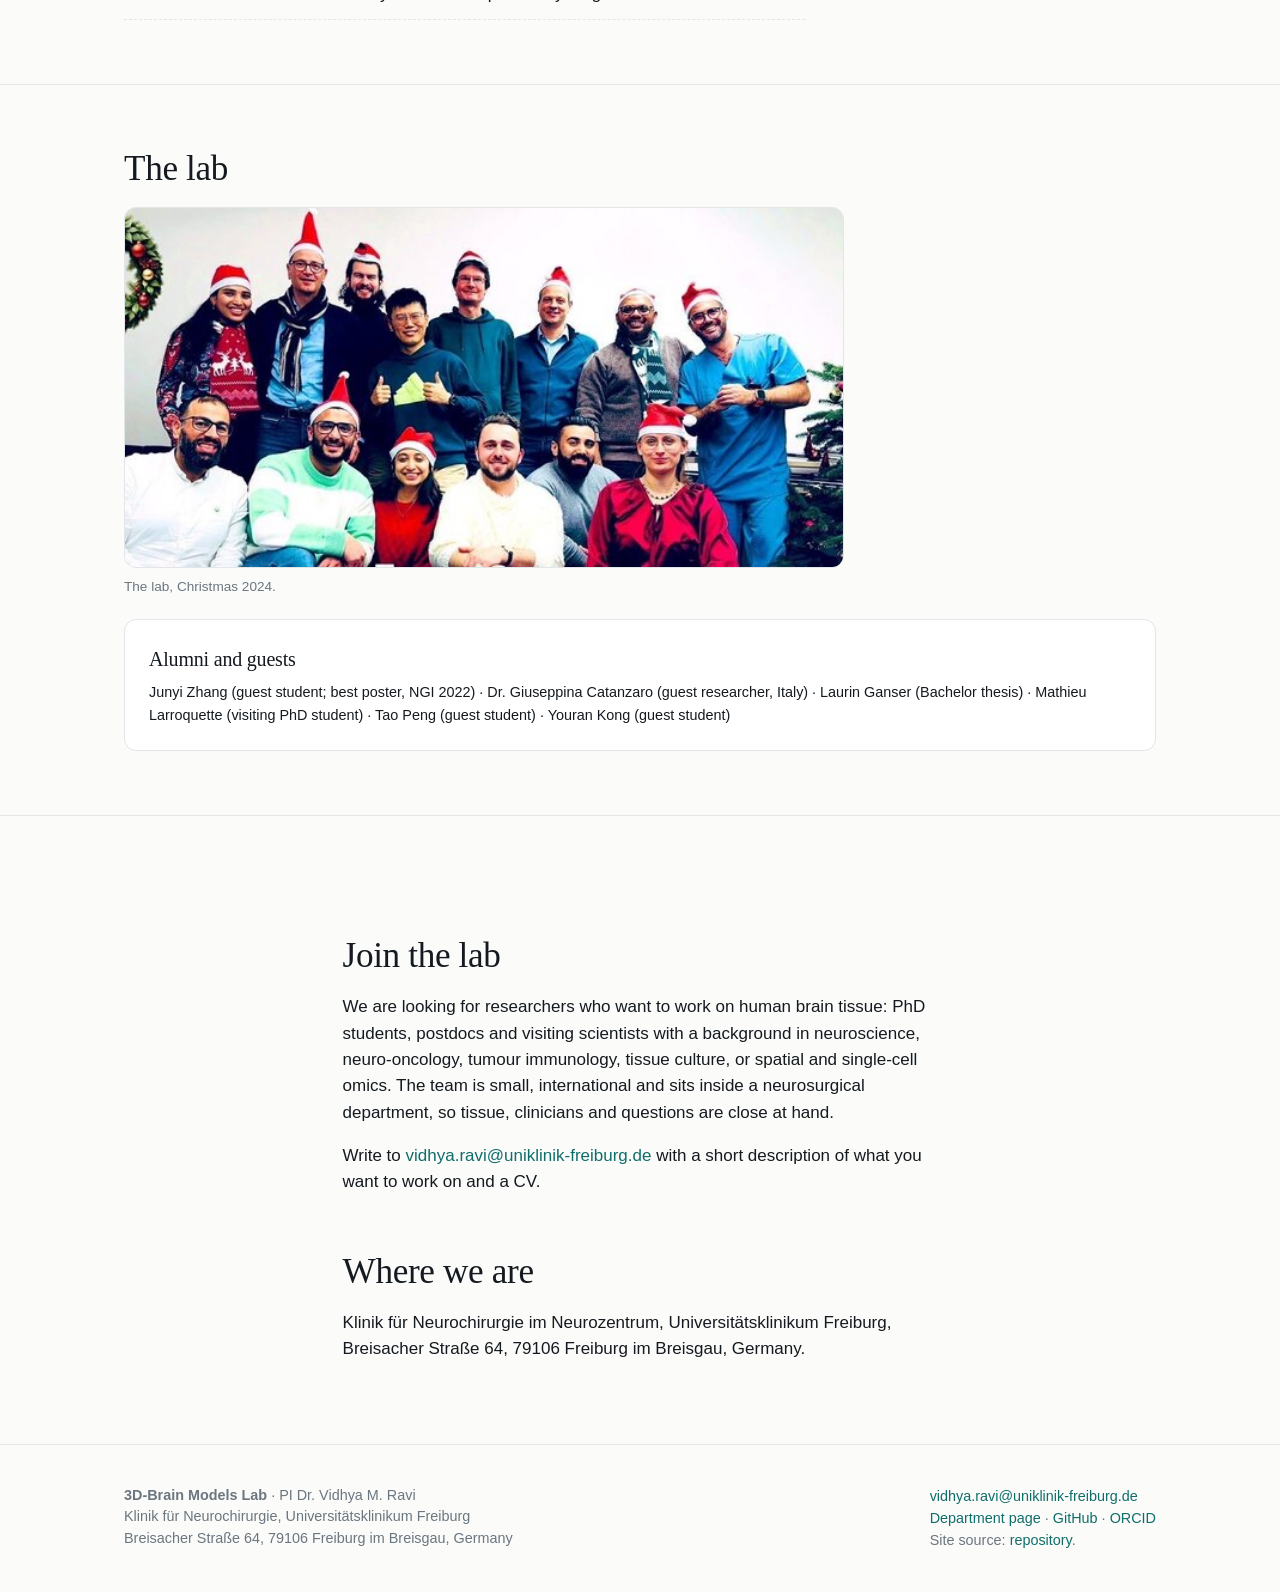
==== commit f19175fc: "People: structured PI profile with photo, career and education timelines, role and reviewer chips" ====
--- a/people.html
+++ b/people.html
@@ -12,14 +12,49 @@
   </ul></nav>
 </div></header>
 <main>
-<section><div class="wrap">
-  <div class="eyebrow">People</div>
-  <h1>Principal Investigator</h1>
-  <div class="card person" style="margin-top:24px">
-    <img class="portrait" src="assets/img/vidhya-ravi.png" alt="Dr. Vidhya M. Ravi" width="211" height="236">
-    <div><h3>Dr. Vidhya Madapusi Ravi</h3><div class="role">Principal Investigator · <a href="https://orcid.org/0000-0003-0062-2099">ORCID 0000-0003-0062-2099</a> · <a href="https://www.uniklinik-freiburg.de/neurochirurgie/forschung/3d-brain-models-lab/cv-dr-vidhya-ravi.html">full CV</a></div>
-      <p>Principal Investigator of the 3D-Brain Models Lab since 2023, after five years as junior PI in the Department of Neurosurgery (2018–2022). Postdoctoral work in the Section for Neuroelectronic Systems in Freiburg (2017–2018) and at the Leibniz-Forschungsinstitut für Molekulare Pharmakologie in Berlin (2016). Doctorate in biophysics and biochemistry at the Universitat Autònoma de Barcelona (2012–2016, Cum Laude with honours, funded by a Generalitat de Catalunya FI fellowship and recognised with the AGAUR thesis prize), on the conformational mechanism of the melibiose transporter. Master's in bioinformatics and Bachelor's in chemistry, University of Madras, Chennai. FRIAS Junior Fellow 2021–22. Biological Safety Officer for the S1 and S2 facilities of the University Clinic since October 2024. Founder and chief organiser of the Neuron-Glia Interface meeting in Freiburg.</p>
-      <p class="small">Reviewer for Nature Genetics, Nature Communications, Nature Protocols, Cell Reports, Communications Biology, Signal Transduction and Targeted Therapy, STAR Protocols and Neuro-Oncology Advances (ORCID peer-review record).</p></div>
+<section class="pi"><div class="wrap pi-grid">
+  <aside class="pi-side">
+    <img class="pi-photo" src="assets/img/vidhya-ravi.png" alt="Dr. Vidhya M. Ravi" width="211" height="236">
+    <div class="pi-links">
+      <a href="mailto:vidhya.ravi@uniklinik-freiburg.de">vidhya.ravi@uniklinik-freiburg.de</a>
+      <a href="https://orcid.org/0000-0003-0062-2099">ORCID 0000-0003-0062-2099</a>
+      <a href="https://www.uniklinik-freiburg.de/neurochirurgie/forschung/3d-brain-models-lab/cv-dr-vidhya-ravi.html">Full CV</a>
+    </div>
+  </aside>
+  <div>
+    <div class="eyebrow">Principal Investigator</div>
+    <h1>Dr. Vidhya Madapusi Ravi</h1>
+    <p class="lede">Leads the 3D-Brain Models Lab in the Department of Neurosurgery, University Hospital Freiburg. Her work keeps human cortical tissue alive ex vivo and uses it to understand glioblastoma and the glia around it.</p>
+    <div class="facts">
+      <div>
+        <h3>Career</h3>
+        <ul class="timeline tight">
+          <li><span class="when">2023–</span>Principal Investigator, 3D-Brain Models Lab, Neurosurgery, Freiburg</li>
+          <li><span class="when">2018–22</span>Junior Principal Investigator, Neurosurgery, Freiburg</li>
+          <li><span class="when">2017–18</span>Postdoctoral researcher, Section for Neuroelectronic Systems, Freiburg</li>
+          <li><span class="when">2016</span>Postdoctoral researcher, Leibniz-FMP, Berlin</li>
+        </ul>
+      </div>
+      <div>
+        <h3>Education</h3>
+        <ul class="timeline tight">
+          <li><span class="when">2012–16</span>PhD, Biophysics and Biochemistry, Universitat Autònoma de Barcelona. Cum Laude with honours; AGAUR thesis prize</li>
+          <li><span class="when">2007–09</span>MSc Bioinformatics, University of Madras</li>
+          <li><span class="when">2004–07</span>BSc Chemistry, University of Madras</li>
+        </ul>
+      </div>
+    </div>
+    <h3>Roles</h3>
+    <div class="chips">
+      <span class="chip">Biological Safety Officer, S1 and S2 facilities, since 2024</span>
+      <span class="chip">Founder and chief organiser, Neuron-Glia Interface meeting</span>
+      <span class="chip">FRIAS Junior Fellow 2021–22</span>
+      <span class="chip">Co-editor, Frontiers in Immunology topic on CNS tumour heterogeneity</span>
+    </div>
+    <h3>Reviewer for</h3>
+    <div class="chips muted-chips">
+      <span class="chip">Nature Genetics</span><span class="chip">Nature Communications</span><span class="chip">Nature Protocols</span><span class="chip">Cell Reports</span><span class="chip">Communications Biology</span><span class="chip">Signal Transduction and Targeted Therapy</span><span class="chip">STAR Protocols</span><span class="chip">Neuro-Oncology Advances</span>
+    </div>
   </div>
 </div></section>
 
--- a/assets/css/site.css
+++ b/assets/css/site.css
@@ -112,3 +112,21 @@
 .timeline{list-style:none;padding:0;margin:0;max-width:72ch}
 .timeline li{display:flex;gap:18px;padding:12px 0;border-bottom:1px dashed var(--line)}
 .timeline .when{flex:0 0 68px;font-family:var(--mono);font-size:.85rem;color:var(--accent);padding-top:3px}
+
+.pub.compact{padding:10px 0}.pub.compact .t{font-size:1rem}
+
+/* PI profile */
+.pi{padding-top:56px}
+.pi-grid{display:grid;grid-template-columns:240px 1fr;gap:48px;align-items:start}
+@media (max-width:760px){.pi-grid{grid-template-columns:1fr}.pi-side{max-width:260px}}
+.pi-photo{width:100%;height:auto;border-radius:16px;border:1px solid var(--line);display:block}
+.pi-links{display:flex;flex-direction:column;gap:6px;margin-top:14px;font-size:.88rem;word-break:break-all}
+.pi .lede{font-size:1.15rem;color:var(--ink-2);max-width:60ch}
+.facts{display:grid;grid-template-columns:repeat(auto-fit,minmax(280px,1fr));gap:32px;margin:28px 0 8px}
+.facts h3,.pi h3{font-family:var(--mono);font-size:.78rem;letter-spacing:.12em;text-transform:uppercase;color:var(--ink-3);margin:22px 0 8px}
+.facts h3{margin-top:0}
+.timeline.tight li{padding:7px 0;font-size:.95rem}
+.timeline.tight .when{flex-basis:62px}
+.chips{display:flex;flex-wrap:wrap;gap:8px}
+.chip{display:inline-block;padding:6px 12px;border-radius:999px;background:var(--accent-2);color:var(--accent-ink);font-size:.86rem;line-height:1.3}
+.muted-chips .chip{background:var(--panel);color:var(--ink-2)}
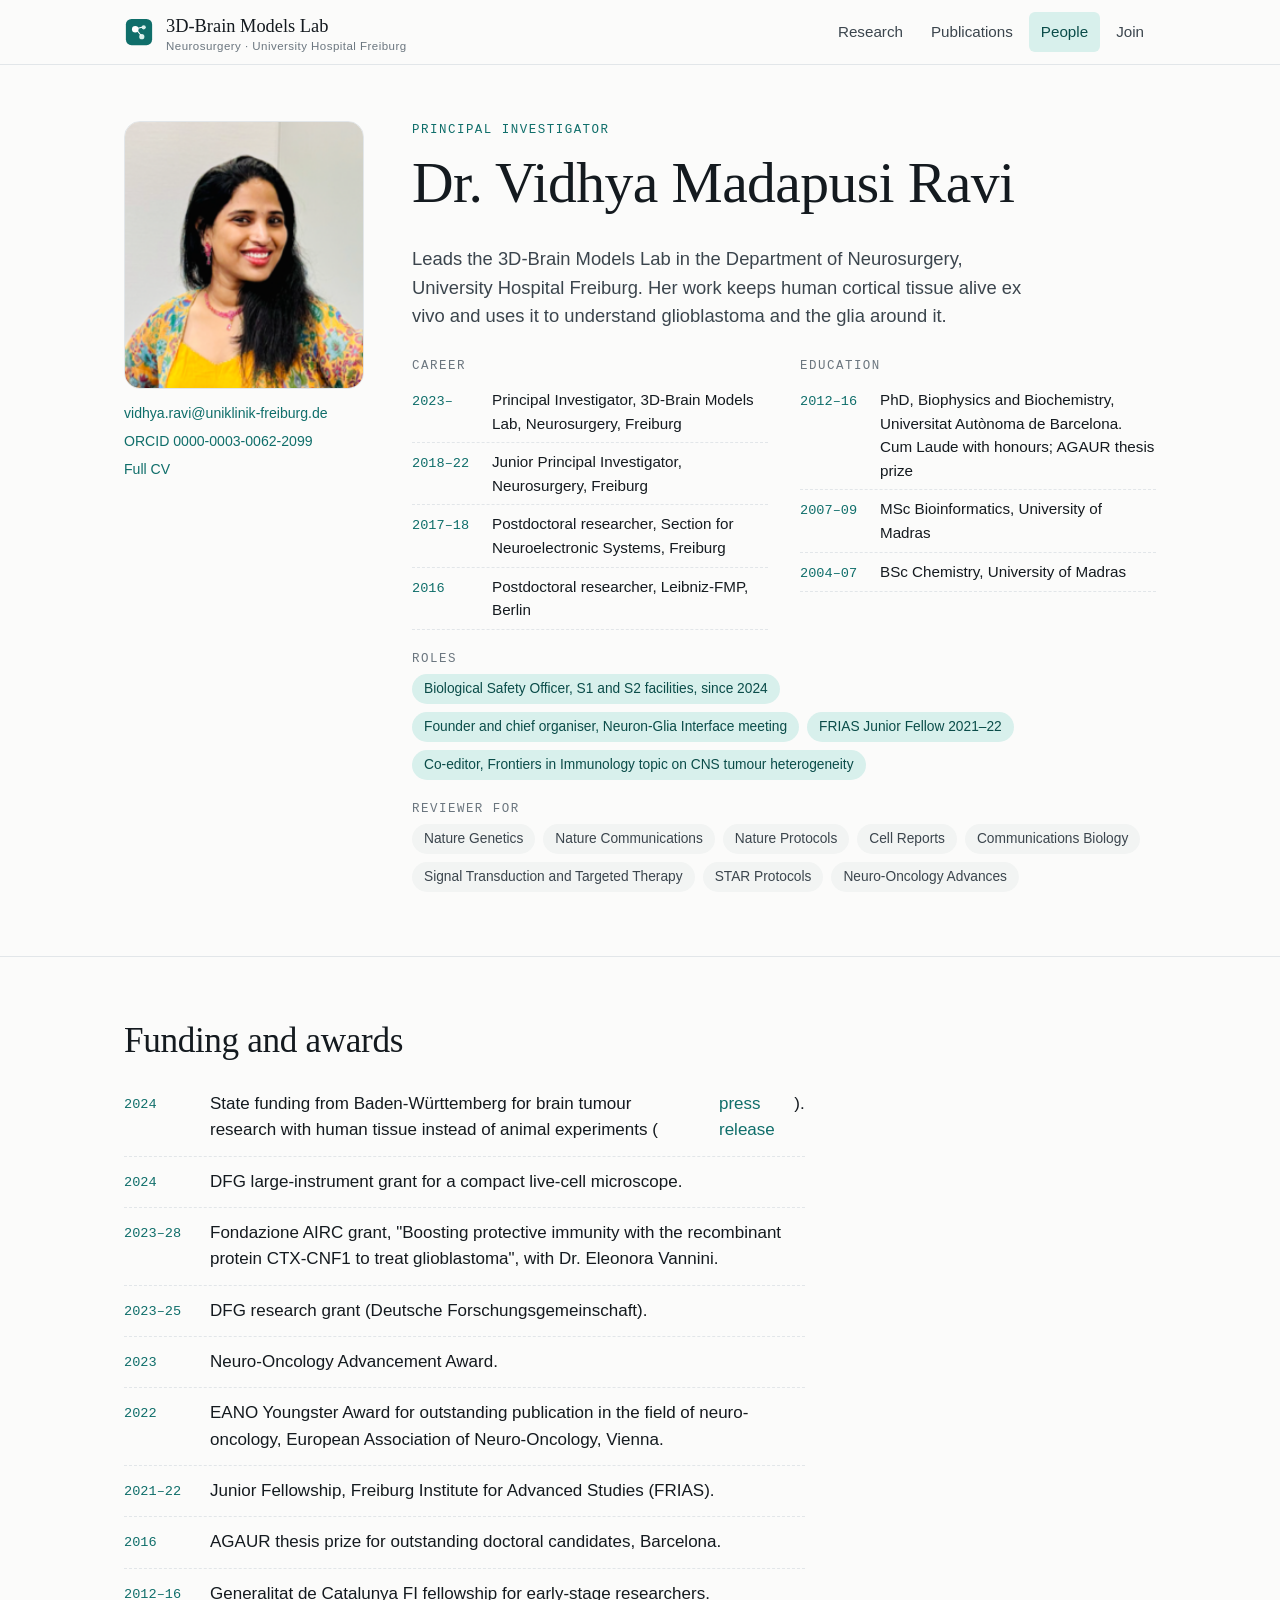
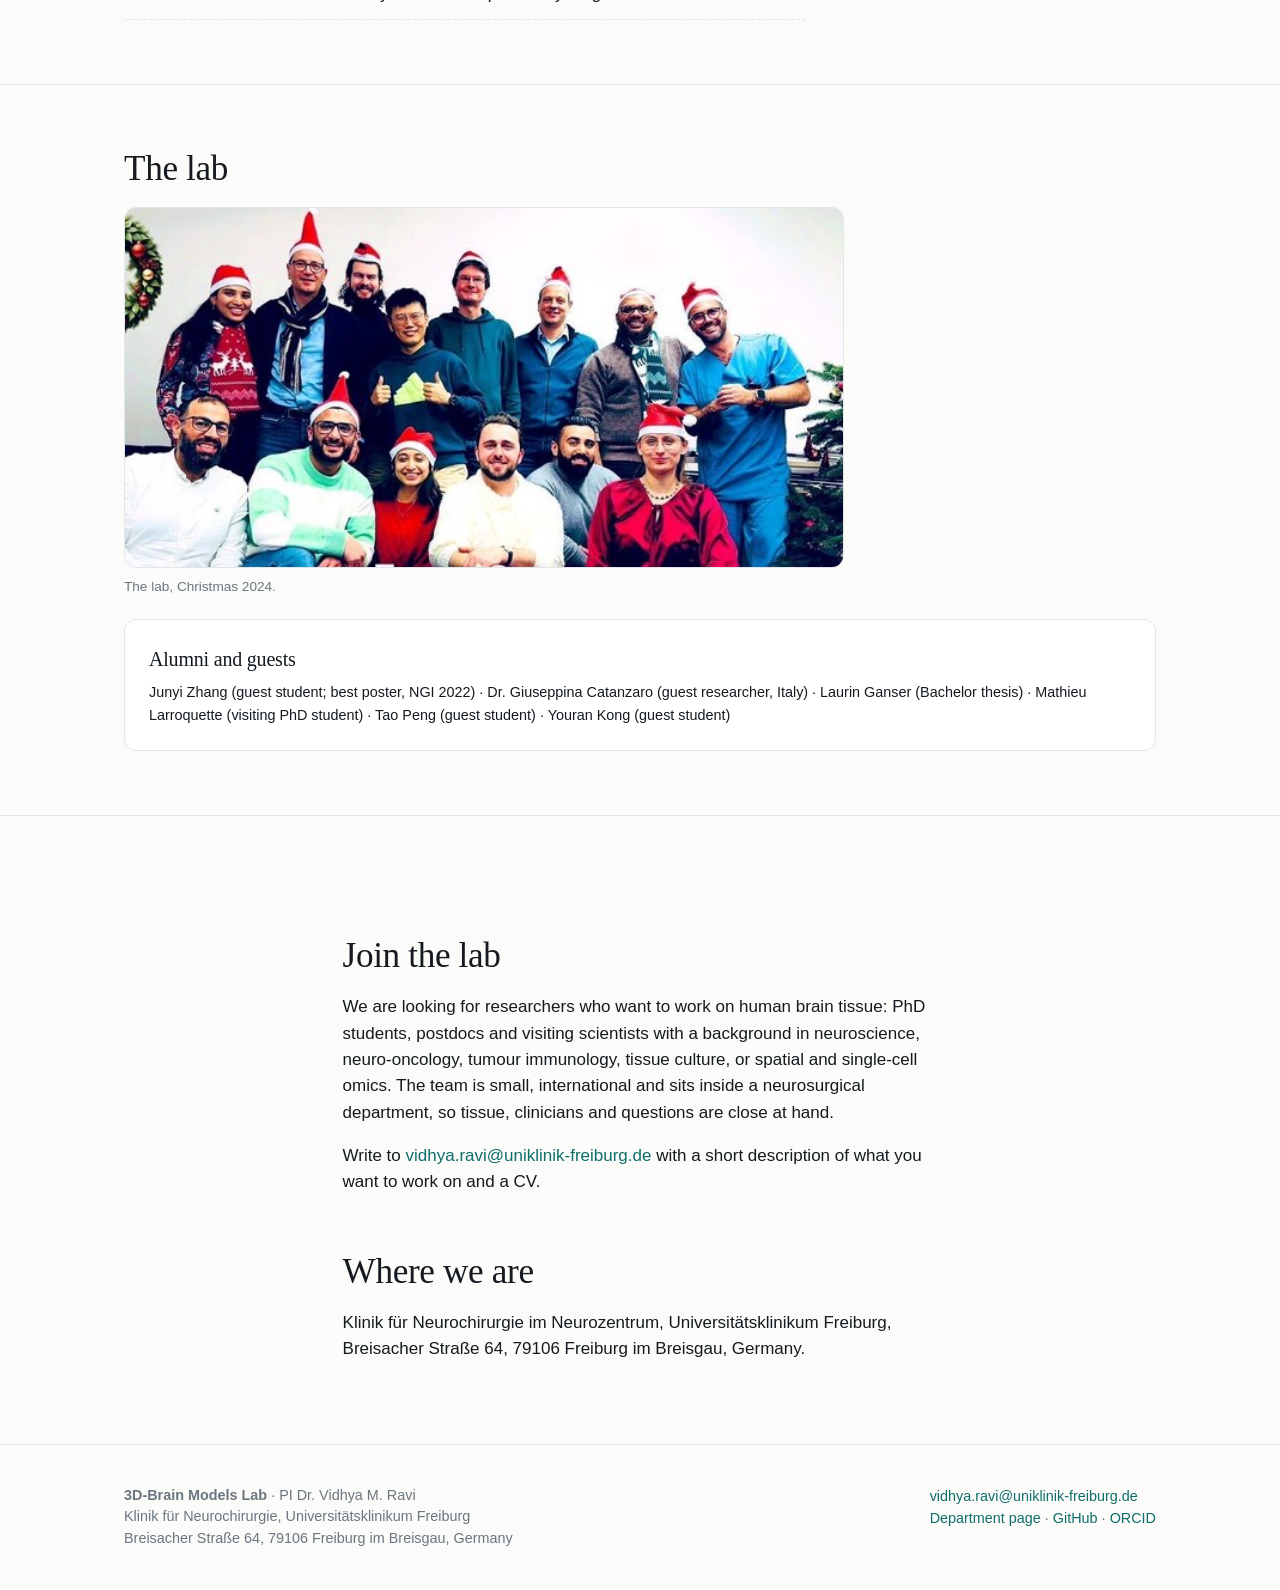
==== commit 3f2c849e: "Copy pass: plainer, less self-referential wording across pages" ====
--- a/people.html
+++ b/people.html
@@ -64,7 +64,7 @@
     <li><span class="when">2024</span>State funding from Baden-Württemberg for brain tumour research with human tissue instead of animal experiments (<a href="https://www.uniklinik-freiburg.de/presse/pressemitteilungen/detailansicht/4341-hirntumorforschung-mit-humangewebe-statt-tierversuchen.html">press release</a>).</li>
     <li><span class="when">2024</span>DFG large-instrument grant for a compact live-cell microscope.</li>
     <li><span class="when">2023–28</span>Fondazione AIRC grant, "Boosting protective immunity with the recombinant protein CTX-CNF1 to treat glioblastoma", with Dr. Eleonora Vannini.</li>
-    <li><span class="when">2023–25</span>Personal DFG grant (Deutsche Forschungsgemeinschaft).</li>
+    <li><span class="when">2023–25</span>DFG research grant (Deutsche Forschungsgemeinschaft).</li>
     <li><span class="when">2023</span>Neuro-Oncology Advancement Award.</li>
     <li><span class="when">2022</span>EANO Youngster Award for outstanding publication in the field of neuro-oncology, European Association of Neuro-Oncology, Vienna.</li>
     <li><span class="when">2021–22</span>Junior Fellowship, Freiburg Institute for Advanced Studies (FRIAS).</li>
@@ -91,7 +91,7 @@
 </main>
 <footer class="site-footer"><div class="wrap">
   <address><strong>3D-Brain Models Lab</strong> · PI Dr. Vidhya M. Ravi<br>Klinik für Neurochirurgie, Universitätsklinikum Freiburg<br>Breisacher Straße 64, 79106 Freiburg im Breisgau, Germany</address>
-  <div><a href="mailto:vidhya.ravi@uniklinik-freiburg.de">vidhya.ravi@uniklinik-freiburg.de</a><br><a href="https://www.uniklinik-freiburg.de/neurochirurgie/forschung/3d-brain-models-lab.html">Department page</a> · <a href="https://github.com/3DBMandNE-Lab">GitHub</a> · <a href="https://orcid.org/0000-0003-0062-2099">ORCID</a><br><span class="small">Site source: <a href="https://github.com/3DBMandNE-Lab/3DBMandNE-Lab.github.io">repository</a>.</span></div>
+  <div><a href="mailto:vidhya.ravi@uniklinik-freiburg.de">vidhya.ravi@uniklinik-freiburg.de</a><br><a href="https://www.uniklinik-freiburg.de/neurochirurgie/forschung/3d-brain-models-lab.html">Department page</a> · <a href="https://github.com/3DBMandNE-Lab">GitHub</a> · <a href="https://orcid.org/0000-0003-0062-2099">ORCID</a></div>
 </div></footer>
 <script src="assets/js/site.js"></script>
 </body></html>
--- a/assets/css/site.css
+++ b/assets/css/site.css
@@ -130,3 +130,7 @@
 .chips{display:flex;flex-wrap:wrap;gap:8px}
 .chip{display:inline-block;padding:6px 12px;border-radius:999px;background:var(--accent-2);color:var(--accent-ink);font-size:.86rem;line-height:1.3}
 .muted-chips .chip{background:var(--panel);color:var(--ink-2)}
+
+.lines{list-style:none;padding:0;margin:0}
+.lines li{padding:14px 0;border-bottom:1px dashed var(--line)}
+.lines .refs{display:block;margin-top:4px;font-family:var(--mono);font-size:.78rem;color:var(--ink-3)}
